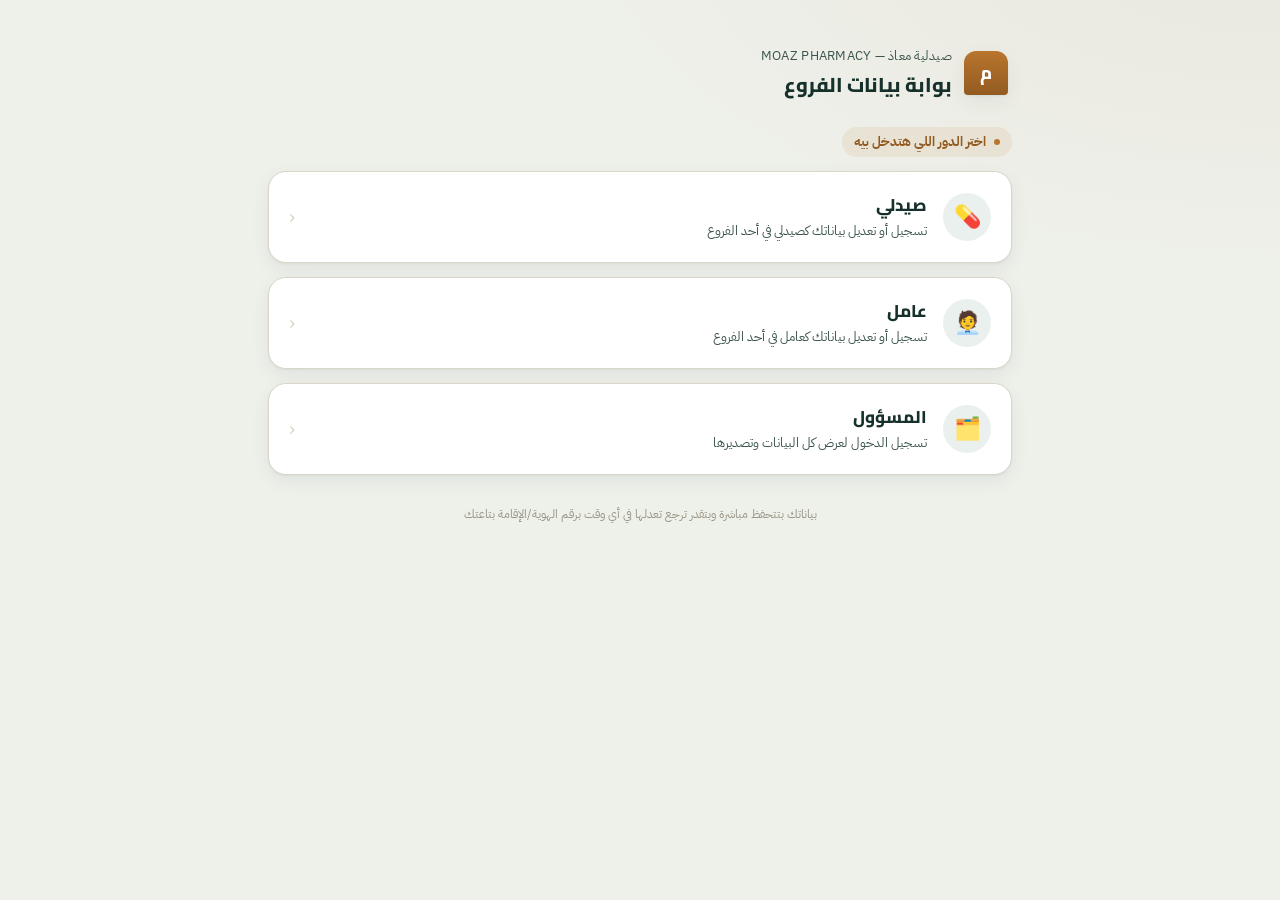
==== index.html @ 401bc7d0 "Add files via upload" ====
<!DOCTYPE html>
<html lang="ar" dir="rtl">
<head>
<meta charset="UTF-8">
<meta name="viewport" content="width=device-width, initial-scale=1.0">
<title>بوابة بيانات الفروع — صيدلية معاذ</title>
<link rel="stylesheet" href="styles.css">
</head>
<body>
<div class="wrap">

  <div class="topbar">
    <div class="cap-badge">م</div>
    <div class="titles">
      <span class="brand">صيدلية معاذ — MOAZ PHARMACY</span>
      <h1 class="page-title">بوابة بيانات الفروع</h1>
    </div>
  </div>

  <div class="eyebrow">اختر الدور اللي هتدخل بيه</div>

  <div class="role-grid">
    <a class="role-card" href="pharmacist.html">
      <div class="icon">💊</div>
      <div>
        <div class="role-title">صيدلي</div>
        <div class="role-desc">تسجيل أو تعديل بياناتك كصيدلي في أحد الفروع</div>
      </div>
      <div class="arrow">‹</div>
    </a>

    <a class="role-card" href="worker.html">
      <div class="icon">🧑‍💼</div>
      <div>
        <div class="role-title">عامل</div>
        <div class="role-desc">تسجيل أو تعديل بياناتك كعامل في أحد الفروع</div>
      </div>
      <div class="arrow">‹</div>
    </a>

    <a class="role-card" href="admin.html">
      <div class="icon">🗂️</div>
      <div>
        <div class="role-title">المسؤول</div>
        <div class="role-desc">تسجيل الدخول لعرض كل البيانات وتصديرها</div>
      </div>
      <div class="arrow">‹</div>
    </a>
  </div>

  <div class="footer-note">بياناتك بتتحفظ مباشرة وبتقدر ترجع تعدلها في أي وقت برقم الهوية/الإقامة بتاعتك</div>
</div>
</body>
</html>
---- styles.css ----
/* ===========================================================
   بوابة بيانات فروع صيدلية معاذ — نظام التصميم المشترك
   الطابع: صيدلية/عيادة — كبسولة، زجاج العنبر، أخضر الصنوبر
   =========================================================== */

@import url('https://fonts.googleapis.com/css2?family=Cairo:wght@600;700;800&family=IBM+Plex+Sans+Arabic:wght@400;500;600&display=swap');

:root{
  --ink:        #16302B;   /* أخضر صنوبر داكن — العناوين والنصوص الأساسية */
  --ink-soft:   #3C544E;
  --bg:         #EEF0EA;   /* بيج فاتح مائل للأخضر — خلفية */
  --card:       #FFFFFF;
  --line:       #D9D6C7;
  --amber:      #B8752E;   /* عنبر زجاج الدواء — لون التمييز والأزرار */
  --amber-dark: #935B21;
  --teal:       #2F6B5E;   /* أخضر متوسط — روابط وحالات ثانوية */
  --danger:     #A6402F;
  --ok:         #2F6B5E;
  --radius-card: 18px;
  --radius-capsule: 999px;
  --shadow: 0 1px 2px rgba(22,48,43,0.06), 0 6px 20px rgba(22,48,43,0.06);
}

*{ box-sizing: border-box; }

html{ scroll-behavior: smooth; }

body{
  margin:0;
  min-height:100vh;
  background:
    radial-gradient(1200px 600px at 100% -10%, rgba(184,117,46,0.07), transparent 60%),
    var(--bg);
  color: var(--ink);
  font-family: 'IBM Plex Sans Arabic', sans-serif;
  direction: rtl;
  line-height: 1.6;
}

h1, h2, h3, .display{
  font-family: 'Cairo', sans-serif;
  color: var(--ink);
  margin: 0;
}

a{ color: var(--teal); }

.wrap{
  max-width: 780px;
  margin: 0 auto;
  padding: 28px 18px 64px;
}

/* شريط علوي بشكل "غطاء دواء" مقلوب */
.topbar{
  display:flex; align-items:center; gap:12px;
  padding: 18px 4px 26px;
}
.cap-badge{
  width:44px; height:44px; border-radius: 12px 12px 4px 4px;
  background: linear-gradient(180deg, var(--amber), var(--amber-dark));
  box-shadow: var(--shadow);
  display:flex; align-items:center; justify-content:center;
  color:#fff; font-family:'Cairo',sans-serif; font-weight:800; font-size:18px;
  flex-shrink:0;
}
.topbar .titles{ display:flex; flex-direction:column; gap:2px; }
.topbar .brand{ font-size:13px; color: var(--ink-soft); letter-spacing:.02em; }
.topbar .page-title{ font-size:20px; font-weight:800; }

.card{
  background: var(--card);
  border: 1px solid var(--line);
  border-radius: var(--radius-card);
  box-shadow: var(--shadow);
  padding: 24px;
  margin-bottom: 18px;
}

.eyebrow{
  display:inline-flex; align-items:center; gap:8px;
  font-size:12.5px; color: var(--amber-dark); font-weight:700;
  background: rgba(184,117,46,0.1);
  padding: 5px 12px; border-radius: var(--radius-capsule);
  margin-bottom: 14px;
}
.eyebrow::before{ content:''; width:6px; height:6px; border-radius:50%; background: var(--amber); }

/* بطاقات اختيار الدور في الصفحة الرئيسية */
.role-grid{ display:grid; gap:14px; }
.role-card{
  display:flex; align-items:center; gap:16px;
  background: var(--card);
  border: 1px solid var(--line);
  border-radius: var(--radius-card);
  padding: 20px;
  text-decoration:none;
  box-shadow: var(--shadow);
  transition: transform .15s ease, border-color .15s ease;
}
.role-card:hover{ transform: translateY(-2px); border-color: var(--amber); }
.role-card .icon{
  width:48px; height:48px; border-radius: var(--radius-capsule);
  background: rgba(47,107,94,0.1); color: var(--teal);
  display:flex; align-items:center; justify-content:center;
  font-size:22px; flex-shrink:0;
}
.role-card .role-title{ font-family:'Cairo',sans-serif; font-weight:800; font-size:17px; color: var(--ink); }
.role-card .role-desc{ font-size:13px; color: var(--ink-soft); margin-top:2px; }
.role-card .arrow{ margin-inline-start:auto; color: var(--line); font-size:20px; }

/* الفورمات */
label{
  display:block; font-size:13.5px; font-weight:600; color: var(--ink-soft);
  margin: 16px 0 6px;
}
label:first-of-type{ margin-top:0; }
input[type=text], input[type=tel], input[type=date], select{
  width:100%;
  padding: 12px 14px;
  border: 1.5px solid var(--line);
  border-radius: 10px;
  background: #FCFBF8;
  font-family: 'IBM Plex Sans Arabic', sans-serif;
  font-size: 15px;
  color: var(--ink);
  outline:none;
  transition: border-color .15s ease, background .15s ease;
}
input:focus, select:focus{
  border-color: var(--amber);
  background:#fff;
  box-shadow: 0 0 0 3px rgba(184,117,46,0.14);
}
.hint{ font-size:12px; color:#8A8577; margin-top:5px; }
.field-row{ display:grid; grid-template-columns: 1fr 1fr; gap:14px; }
@media (max-width:520px){ .field-row{ grid-template-columns: 1fr; } }

.btn{
  display:inline-flex; align-items:center; justify-content:center; gap:8px;
  border:none; cursor:pointer;
  border-radius: var(--radius-capsule);
  padding: 13px 26px;
  font-family:'IBM Plex Sans Arabic', sans-serif;
  font-weight:600; font-size:15px;
  transition: transform .12s ease, box-shadow .12s ease, opacity .12s ease;
}
.btn:active{ transform: scale(.98); }
.btn-primary{ background: var(--amber); color:#fff; box-shadow: 0 4px 14px rgba(184,117,46,0.35); }
.btn-primary:hover{ background: var(--amber-dark); }
.btn-ghost{ background: transparent; color: var(--teal); border:1.5px solid var(--line); }
.btn-ghost:hover{ border-color: var(--teal); }
.btn-block{ width:100%; }
.btn[disabled]{ opacity:.55; cursor:not-allowed; }

.actions{ display:flex; gap:10px; margin-top:22px; flex-wrap:wrap; }

.msg{
  margin-top:14px; padding: 12px 14px; border-radius:10px; font-size:14px; display:none;
}
.msg.show{ display:block; }
.msg.ok{ background: rgba(47,107,94,0.1); color: var(--teal); }
.msg.err{ background: rgba(166,64,47,0.1); color: var(--danger); }

.back-link{
  display:inline-flex; align-items:center; gap:6px;
  color: var(--ink-soft); text-decoration:none; font-size:13.5px; margin-bottom:16px;
}
.back-link:hover{ color: var(--ink); }

/* شارة الفرع — العنصر المميز */
.branch-chip{
  display:inline-flex; align-items:center; gap:6px;
  background: var(--ink); color:#fff;
  font-family:'Cairo',sans-serif; font-weight:700; font-size:12.5px;
  padding: 4px 12px 4px 6px; border-radius: var(--radius-capsule);
}
.branch-chip .dot{
  width:20px; height:20px; border-radius:50%;
  background: var(--amber); display:flex; align-items:center; justify-content:center;
  font-size:11px; color:#fff;
}

/* لوحة تحكم المسؤول */
.tabs{ display:flex; gap:8px; margin-bottom:18px; }
.tab{
  padding:9px 18px; border-radius: var(--radius-capsule);
  background: var(--card); border:1.5px solid var(--line);
  cursor:pointer; font-size:14px; font-weight:600; color: var(--ink-soft);
}
.tab.active{ background: var(--ink); border-color: var(--ink); color:#fff; }

.toolbar{ display:flex; gap:10px; margin-bottom:14px; flex-wrap:wrap; align-items:center; }
.toolbar input[type=text]{ flex:1; min-width:160px; }

table{ width:100%; border-collapse: collapse; font-size:13.5px; }
thead th{
  text-align:right; padding:10px 12px; background: var(--ink); color:#fff;
  font-family:'Cairo',sans-serif; font-weight:700; font-size:12.5px;
  position:sticky; top:0;
}
thead th:first-child{ border-radius:10px 0 0 0; }
thead th:last-child{ border-radius:0 10px 0 0; }
tbody td{ padding:10px 12px; border-bottom:1px solid var(--line); color: var(--ink); }
tbody tr:hover{ background: rgba(184,117,46,0.05); }
.table-scroll{ overflow-x:auto; border-radius:10px; border:1px solid var(--line); }

.empty-state{ text-align:center; padding: 40px 20px; color: var(--ink-soft); }
.empty-state .icon{ font-size:34px; margin-bottom:10px; }

.stat-row{ display:flex; gap:12px; margin-bottom:18px; flex-wrap:wrap; }
.stat{
  flex:1; min-width:120px; background: var(--card); border:1px solid var(--line);
  border-radius:14px; padding:14px 16px;
}
.stat .num{ font-family:'Cairo',sans-serif; font-weight:800; font-size:24px; color: var(--ink); }
.stat .lbl{ font-size:12px; color: var(--ink-soft); margin-top:2px; }

.footer-note{ text-align:center; font-size:12px; color:#9A9585; margin-top:30px; }
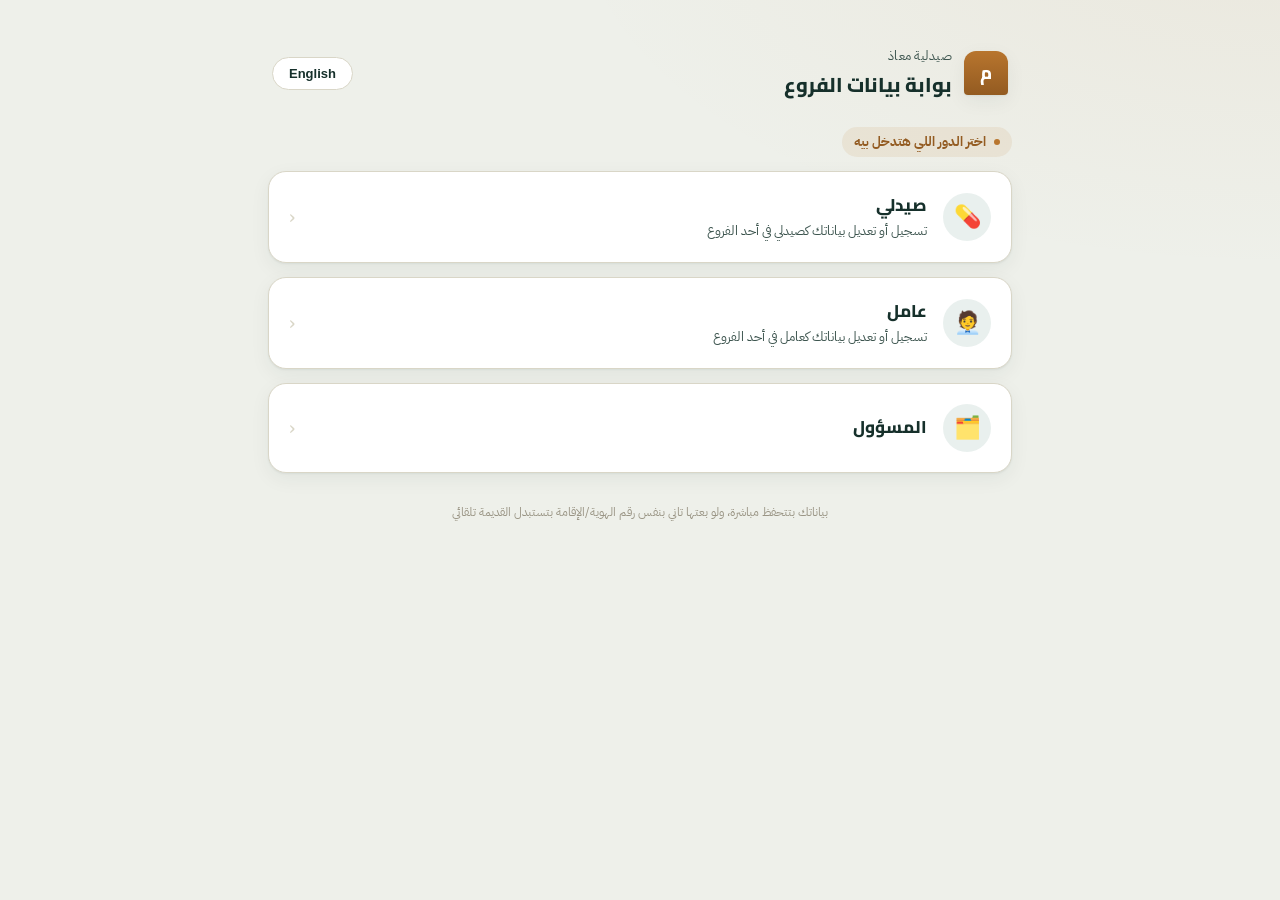
==== commit 070ea880: "Add files via upload" ====
--- a/index.html
+++ b/index.html
@@ -3,7 +3,7 @@
 <head>
 <meta charset="UTF-8">
 <meta name="viewport" content="width=device-width, initial-scale=1.0">
-<title>بوابة بيانات الفروع — صيدلية معاذ</title>
+<title data-i18n="title_index">بوابة بيانات الفروع — صيدلية معاذ</title>
 <link rel="stylesheet" href="styles.css">
 </head>
 <body>
@@ -12,43 +12,48 @@
   <div class="topbar">
     <div class="cap-badge">م</div>
     <div class="titles">
-      <span class="brand">صيدلية معاذ — MOAZ PHARMACY</span>
-      <h1 class="page-title">بوابة بيانات الفروع</h1>
+      <span class="brand" data-i18n="brand">صيدلية معاذ</span>
+      <h1 class="page-title" data-i18n="portalTitle">بوابة بيانات الفروع</h1>
     </div>
+    <button class="lang-toggle" id="langToggle">English</button>
   </div>
 
-  <div class="eyebrow">اختر الدور اللي هتدخل بيه</div>
+  <div class="eyebrow" data-i18n="chooseRole">اختر الدور اللي هتدخل بيه</div>
 
   <div class="role-grid">
     <a class="role-card" href="pharmacist.html">
       <div class="icon">💊</div>
       <div>
-        <div class="role-title">صيدلي</div>
-        <div class="role-desc">تسجيل أو تعديل بياناتك كصيدلي في أحد الفروع</div>
+        <div class="role-title" data-i18n="roleTitle_pharmacist">صيدلي</div>
+        <div class="role-desc" data-i18n="roleDesc_pharmacist">تسجيل أو تعديل بياناتك كصيدلي في أحد الفروع</div>
       </div>
-      <div class="arrow">‹</div>
+      <div class="arrow" data-i18n="roleArrow">‹</div>
     </a>
 
     <a class="role-card" href="worker.html">
       <div class="icon">🧑‍💼</div>
       <div>
-        <div class="role-title">عامل</div>
-        <div class="role-desc">تسجيل أو تعديل بياناتك كعامل في أحد الفروع</div>
+        <div class="role-title" data-i18n="roleTitle_worker">عامل</div>
+        <div class="role-desc" data-i18n="roleDesc_worker">تسجيل أو تعديل بياناتك كعامل في أحد الفروع</div>
       </div>
-      <div class="arrow">‹</div>
+      <div class="arrow" data-i18n="roleArrow">‹</div>
     </a>
 
     <a class="role-card" href="admin.html">
       <div class="icon">🗂️</div>
       <div>
-        <div class="role-title">المسؤول</div>
-        <div class="role-desc">تسجيل الدخول لعرض كل البيانات وتصديرها</div>
+        <div class="role-title" data-i18n="roleTitle_admin">المسؤول</div>
       </div>
-      <div class="arrow">‹</div>
+      <div class="arrow" data-i18n="roleArrow">‹</div>
     </a>
   </div>
 
-  <div class="footer-note">بياناتك بتتحفظ مباشرة وبتقدر ترجع تعدلها في أي وقت برقم الهوية/الإقامة بتاعتك</div>
+  <div class="footer-note" data-i18n="footerNote">بياناتك بتتحفظ مباشرة، ولو بعتها تاني بنفس رقم الهوية/الإقامة بتستبدل القديمة تلقائي</div>
 </div>
+
+<script type="module">
+import { initLangToggle } from "./i18n.js";
+initLangToggle();
+</script>
 </body>
 </html>
--- a/styles.css
+++ b/styles.css
@@ -33,7 +33,6 @@
     var(--bg);
   color: var(--ink);
   font-family: 'IBM Plex Sans Arabic', sans-serif;
-  direction: rtl;
   line-height: 1.6;
 }
 
@@ -67,6 +66,16 @@
 .topbar .titles{ display:flex; flex-direction:column; gap:2px; }
 .topbar .brand{ font-size:13px; color: var(--ink-soft); letter-spacing:.02em; }
 .topbar .page-title{ font-size:20px; font-weight:800; }
+
+.lang-toggle{
+  margin-inline-start: auto;
+  background: var(--card); border: 1.5px solid var(--line);
+  color: var(--ink); font-family:'IBM Plex Sans Arabic', sans-serif;
+  font-size: 13px; font-weight:600; cursor:pointer;
+  padding: 8px 16px; border-radius: var(--radius-capsule);
+  flex-shrink:0;
+}
+.lang-toggle:hover{ border-color: var(--amber); color: var(--amber-dark); }
 
 .card{
   background: var(--card);
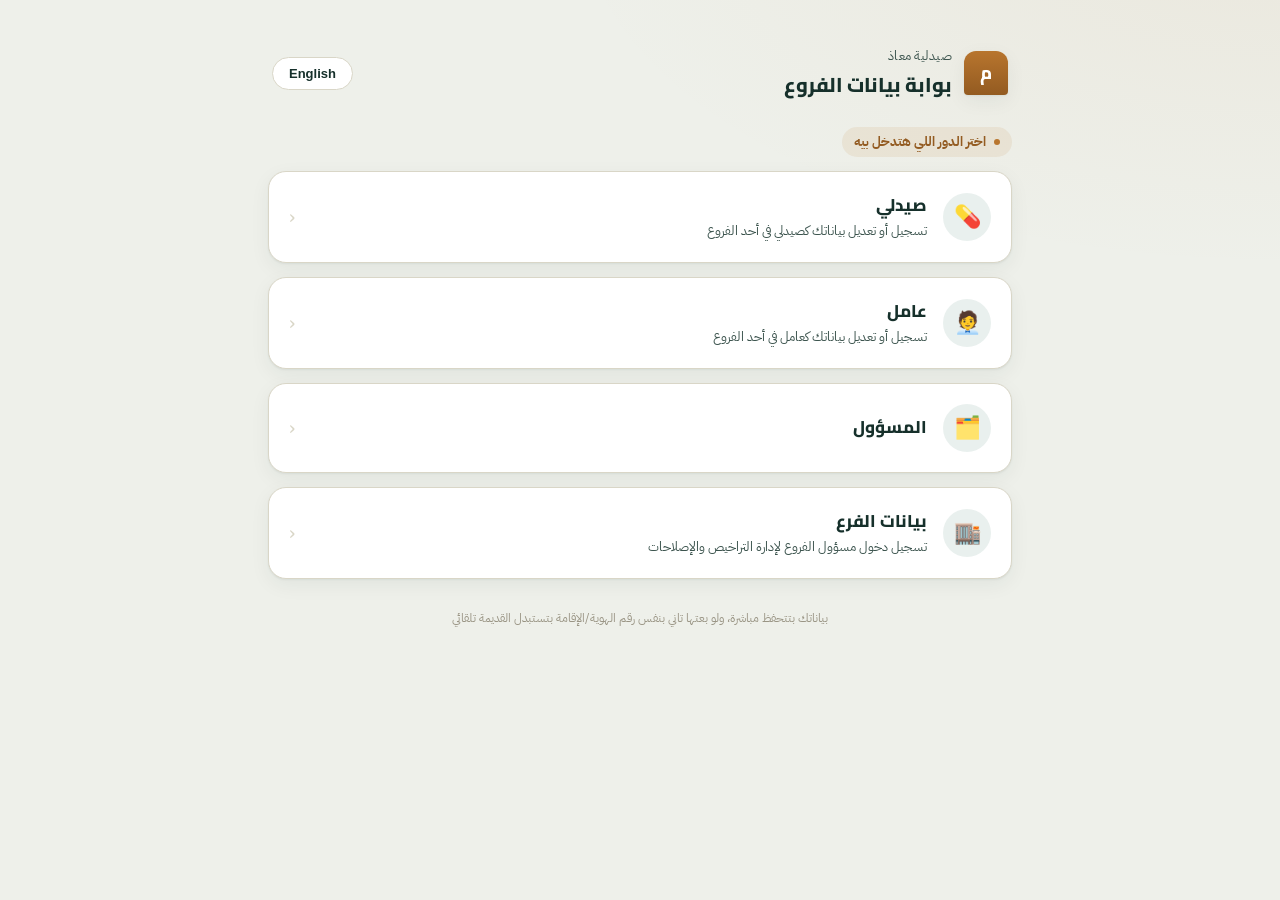
==== commit f2258002: "Add files via upload" ====
--- a/index.html
+++ b/index.html
@@ -46,6 +46,15 @@
       </div>
       <div class="arrow" data-i18n="roleArrow">‹</div>
     </a>
+
+    <a class="role-card" href="branch.html">
+      <div class="icon">🏬</div>
+      <div>
+        <div class="role-title" data-i18n="roleTitle_branch">بيانات الفرع</div>
+        <div class="role-desc" data-i18n="roleDesc_branch">تسجيل دخول مسؤول الفروع لإدارة التراخيص والإصلاحات</div>
+      </div>
+      <div class="arrow" data-i18n="roleArrow">‹</div>
+    </a>
   </div>
 
   <div class="footer-note" data-i18n="footerNote">بياناتك بتتحفظ مباشرة، ولو بعتها تاني بنفس رقم الهوية/الإقامة بتستبدل القديمة تلقائي</div>
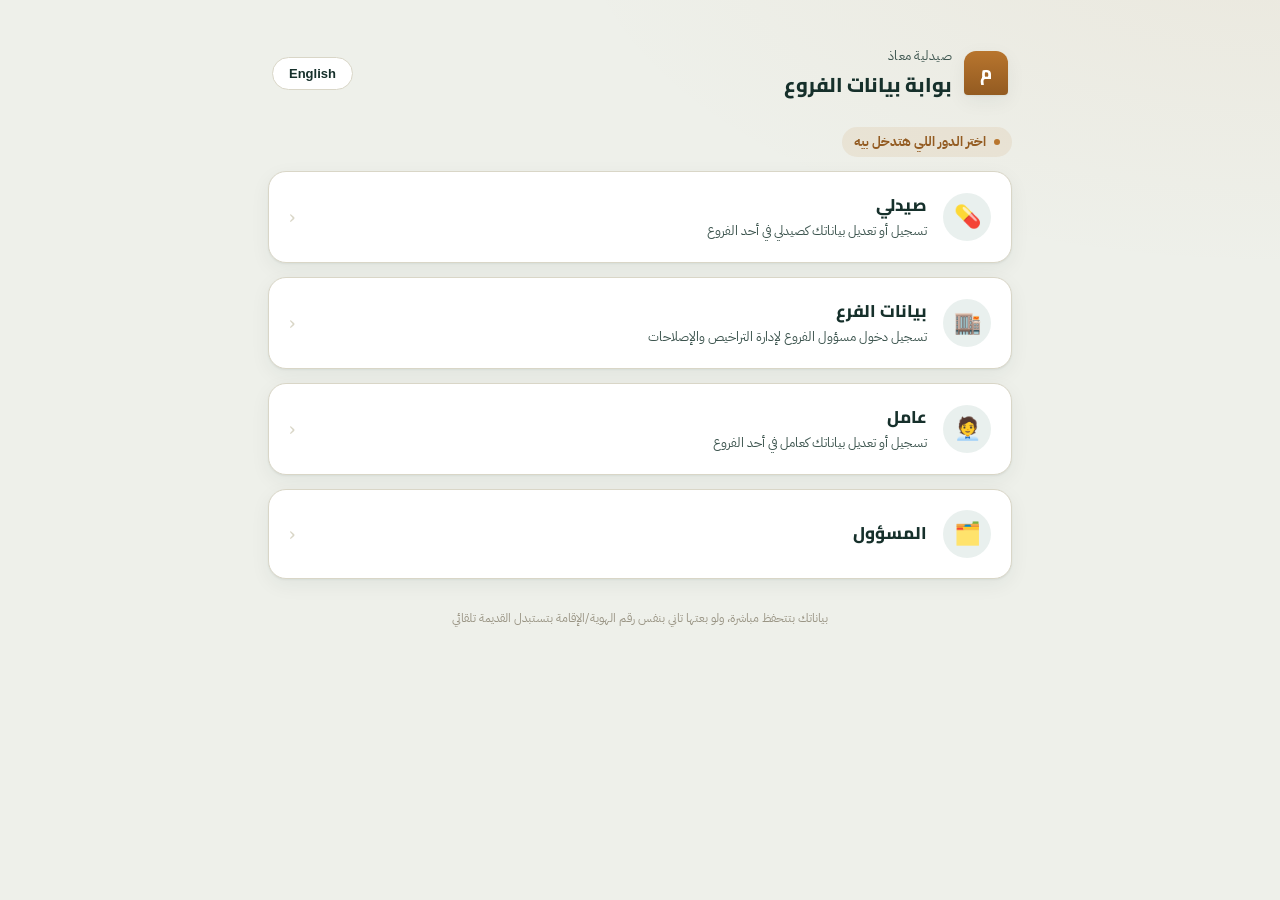
==== commit f77c84bd: "Add files via upload" ====
--- a/index.html
+++ b/index.html
@@ -30,6 +30,15 @@
       <div class="arrow" data-i18n="roleArrow">‹</div>
     </a>
 
+    <a class="role-card" href="branch.html">
+      <div class="icon">🏬</div>
+      <div>
+        <div class="role-title" data-i18n="roleTitle_branch">بيانات الفرع</div>
+        <div class="role-desc" data-i18n="roleDesc_branch">تسجيل دخول مسؤول الفروع لإدارة التراخيص والإصلاحات</div>
+      </div>
+      <div class="arrow" data-i18n="roleArrow">‹</div>
+    </a>
+
     <a class="role-card" href="worker.html">
       <div class="icon">🧑‍💼</div>
       <div>
@@ -46,15 +55,6 @@
       </div>
       <div class="arrow" data-i18n="roleArrow">‹</div>
     </a>
-
-    <a class="role-card" href="branch.html">
-      <div class="icon">🏬</div>
-      <div>
-        <div class="role-title" data-i18n="roleTitle_branch">بيانات الفرع</div>
-        <div class="role-desc" data-i18n="roleDesc_branch">تسجيل دخول مسؤول الفروع لإدارة التراخيص والإصلاحات</div>
-      </div>
-      <div class="arrow" data-i18n="roleArrow">‹</div>
-    </a>
   </div>
 
   <div class="footer-note" data-i18n="footerNote">بياناتك بتتحفظ مباشرة، ولو بعتها تاني بنفس رقم الهوية/الإقامة بتستبدل القديمة تلقائي</div>
--- a/styles.css
+++ b/styles.css
@@ -136,6 +136,15 @@
   outline:none;
   transition: border-color .15s ease, background .15s ease;
 }
+/* حقول التاريخ بتترسم بشكل مكسور جوه صفحة RTL، فبنجبرها تتصرف LTR جوّاها مع إبقاء المحاذاة يمين */
+input[type=date]{
+  direction: ltr;
+  text-align: right;
+}
+.field-error{
+  border-color: var(--danger) !important;
+  background: rgba(166,64,47,0.05) !important;
+}
 input:focus, select:focus{
   border-color: var(--amber);
   background:#fff;
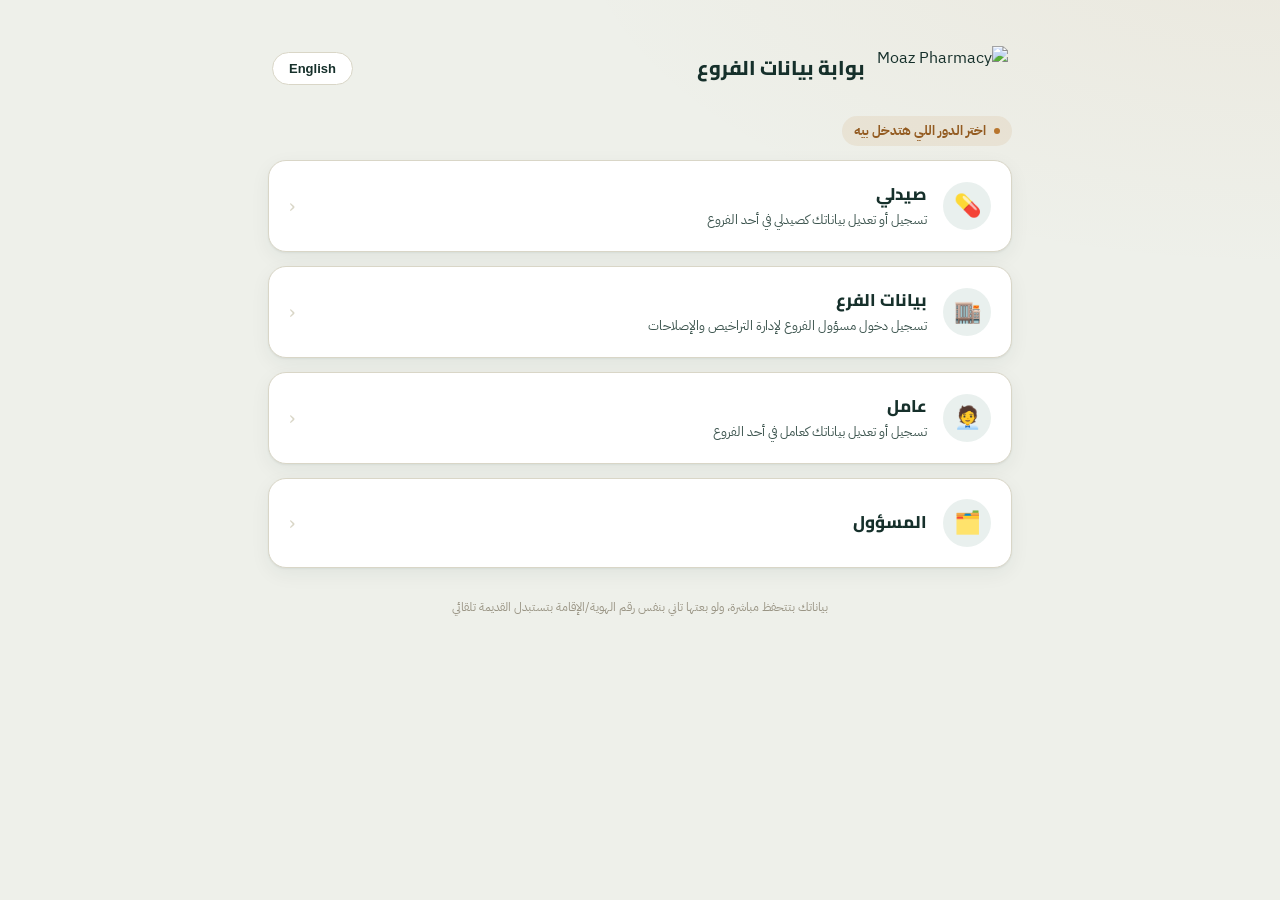
==== commit d31c9e7f: "Add files via upload" ====
--- a/index.html
+++ b/index.html
@@ -10,9 +10,8 @@
 <div class="wrap">
 
   <div class="topbar">
-    <div class="cap-badge">م</div>
+    <img src="assets/logo.jpg" alt="Moaz Pharmacy" class="logo-img">
     <div class="titles">
-      <span class="brand" data-i18n="brand">صيدلية معاذ</span>
       <h1 class="page-title" data-i18n="portalTitle">بوابة بيانات الفروع</h1>
     </div>
     <button class="lang-toggle" id="langToggle">English</button>
--- a/styles.css
+++ b/styles.css
@@ -63,6 +63,22 @@
   color:#fff; font-family:'Cairo',sans-serif; font-weight:800; font-size:18px;
   flex-shrink:0;
 }
+.logo-img{
+  height: 44px;
+  width: auto;
+  flex-shrink: 0;
+  object-fit: contain;
+}
+.login-badge{
+  display: inline-flex; align-items:center; gap:7px;
+  background: rgba(47,107,94,0.1); color: var(--teal);
+  font-size: 12.5px; font-weight:600;
+  padding: 7px 14px; border-radius: var(--radius-capsule);
+  white-space: nowrap;
+}
+.login-badge .dot{
+  width:7px; height:7px; border-radius:50%; background: var(--teal); flex-shrink:0;
+}
 .topbar .titles{ display:flex; flex-direction:column; gap:2px; }
 .topbar .brand{ font-size:13px; color: var(--ink-soft); letter-spacing:.02em; }
 .topbar .page-title{ font-size:20px; font-weight:800; }
@@ -76,6 +92,24 @@
   flex-shrink:0;
 }
 .lang-toggle:hover{ border-color: var(--amber); color: var(--amber-dark); }
+
+.logo-img{
+  height: 44px;
+  width: auto;
+  flex-shrink: 0;
+}
+
+.login-badge{
+  display: inline-flex; align-items:center; gap:7px;
+  background: rgba(47,107,94,0.1);
+  color: var(--teal);
+  font-size: 12.5px; font-weight:600;
+  padding: 7px 14px; border-radius: var(--radius-capsule);
+  white-space: nowrap;
+}
+.login-badge .dot{
+  width:7px; height:7px; border-radius:50%; background: var(--teal); flex-shrink:0;
+}
 
 .card{
   background: var(--card);
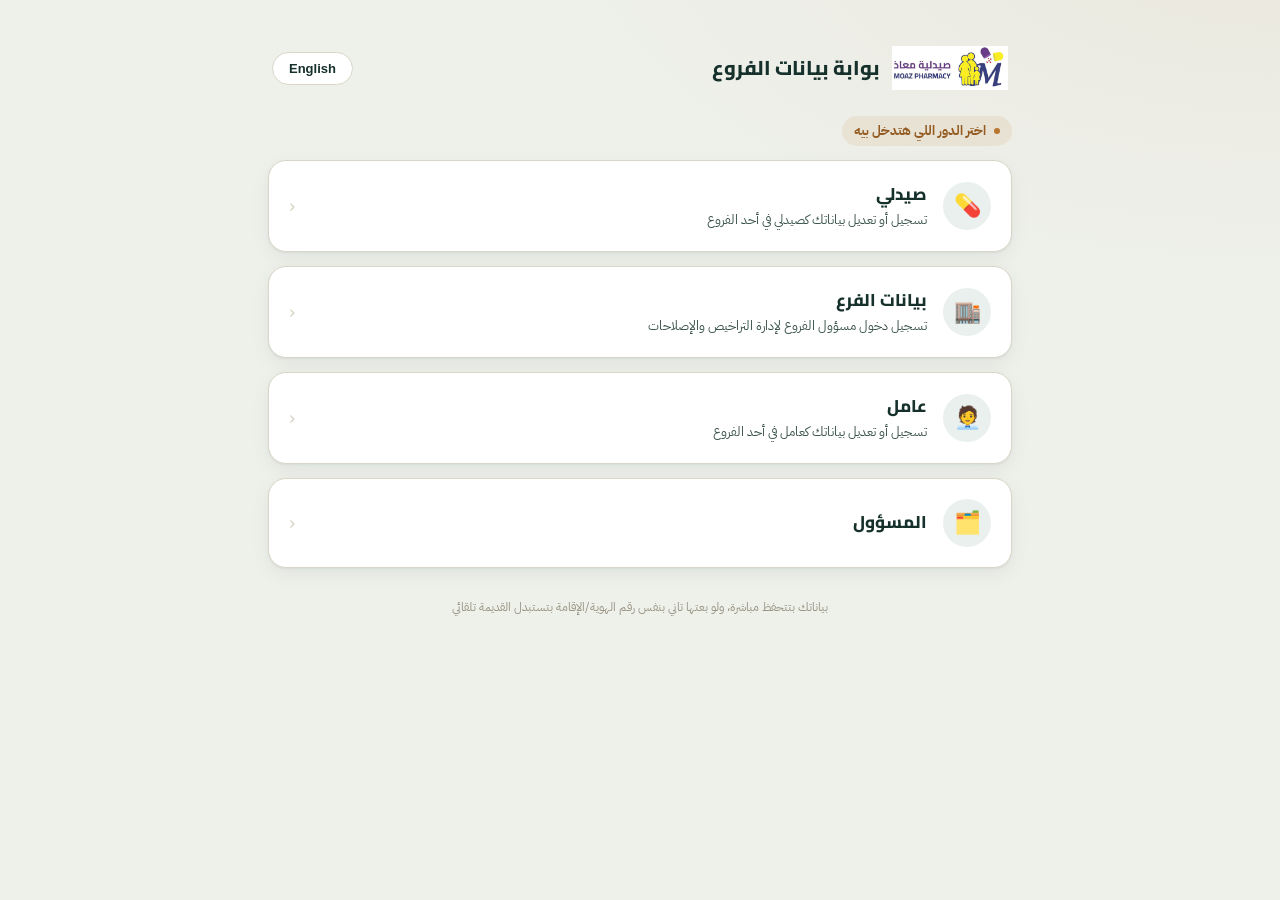
==== commit 26ceaa56: "Add files via upload" ====
--- a/index.html
+++ b/index.html
@@ -10,7 +10,7 @@
 <div class="wrap">
 
   <div class="topbar">
-    <img src="assets/logo.jpg" alt="Moaz Pharmacy" class="logo-img">
+    <img src="logo.jpg" alt="Moaz Pharmacy" class="logo-img">
     <div class="titles">
       <h1 class="page-title" data-i18n="portalTitle">بوابة بيانات الفروع</h1>
     </div>
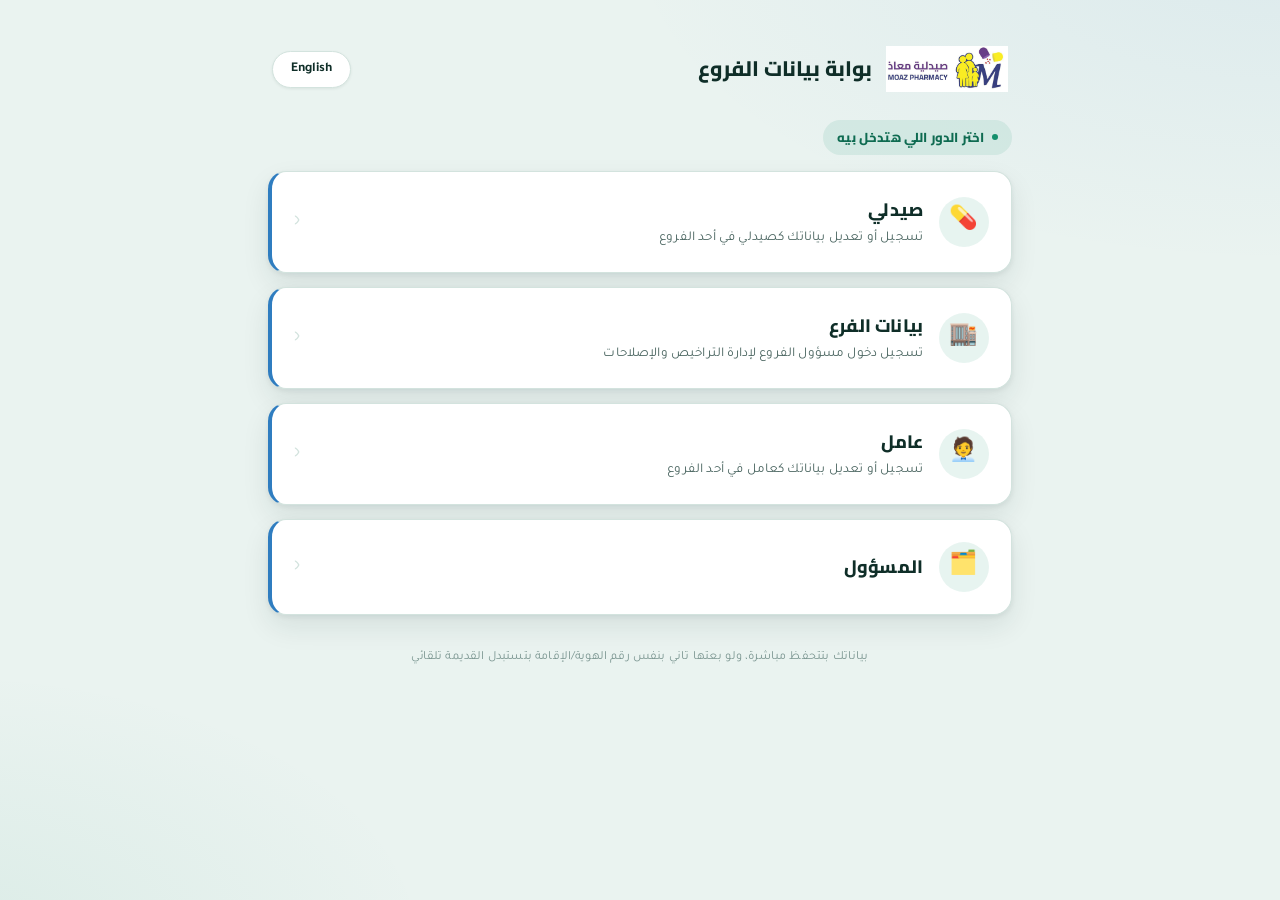
==== commit 10182151: "Add files via upload" ====
--- a/index.html
+++ b/index.html
@@ -4,6 +4,7 @@
 <meta charset="UTF-8">
 <meta name="viewport" content="width=device-width, initial-scale=1.0">
 <title data-i18n="title_index">بوابة بيانات الفروع — صيدلية معاذ</title>
+<link rel="icon" type="image/png" href="favicon.png">
 <link rel="stylesheet" href="styles.css">
 </head>
 <body>
--- a/styles.css
+++ b/styles.css
@@ -1,45 +1,55 @@
 /* ===========================================================
-   بوابة بيانات فروع صيدلية معاذ — نظام التصميم المشترك
-   الطابع: صيدلية/عيادة — كبسولة، زجاج العنبر، أخضر الصنوبر
+   بوابة بيانات فروع صيدلية معاذ — نظام التصميم
+   طابع: عيادة حديثة — أخضر دوائي + أزرق سريري، ملموس بعمق وظلال
+   الخط: Cairo للعناوين (هوية) + Tajawal للنصوص والبيانات (وضوح قراءة)
+   العنصر المميز: شريط حالة ملوّن على جانب كل بطاقة/صف
    =========================================================== */
 
-@import url('https://fonts.googleapis.com/css2?family=Cairo:wght@600;700;800&family=IBM+Plex+Sans+Arabic:wght@400;500;600&display=swap');
+@import url('https://fonts.googleapis.com/css2?family=Cairo:wght@700;800;900&family=Tajawal:wght@400;500;700;800&display=swap');
 
 :root{
-  --ink:        #16302B;   /* أخضر صنوبر داكن — العناوين والنصوص الأساسية */
-  --ink-soft:   #3C544E;
-  --bg:         #EEF0EA;   /* بيج فاتح مائل للأخضر — خلفية */
+  --ink:        #0F2E28;
+  --ink-soft:   #4A6560;
+  --bg:         #EAF3F0;
   --card:       #FFFFFF;
-  --line:       #D9D6C7;
-  --amber:      #B8752E;   /* عنبر زجاج الدواء — لون التمييز والأزرار */
-  --amber-dark: #935B21;
-  --teal:       #2F6B5E;   /* أخضر متوسط — روابط وحالات ثانوية */
-  --danger:     #A6402F;
-  --ok:         #2F6B5E;
+  --line:       #D3E3DE;
+
+  --amber:      #148F6C;
+  --amber-dark: #0E6B51;
+  --teal:       #2F7DC0;
+  --teal-dark:  #21609A;
+  --danger:     #D6483A;
+  --ok:         #148F6C;
+
   --radius-card: 18px;
   --radius-capsule: 999px;
-  --shadow: 0 1px 2px rgba(22,48,43,0.06), 0 6px 20px rgba(22,48,43,0.06);
+  --shadow: 0 2px 5px rgba(15,46,40,0.07), 0 12px 28px rgba(15,46,40,0.09);
+  --shadow-sm: 0 1px 3px rgba(15,46,40,0.08);
 }
 
 *{ box-sizing: border-box; }
-
 html{ scroll-behavior: smooth; }
 
 body{
   margin:0;
   min-height:100vh;
   background:
-    radial-gradient(1200px 600px at 100% -10%, rgba(184,117,46,0.07), transparent 60%),
+    radial-gradient(1100px 560px at 100% -8%, rgba(47,125,192,0.08), transparent 60%),
+    radial-gradient(900px 500px at -5% 105%, rgba(20,143,108,0.07), transparent 55%),
     var(--bg);
   color: var(--ink);
-  font-family: 'IBM Plex Sans Arabic', sans-serif;
-  line-height: 1.6;
+  font-family: 'Tajawal', sans-serif;
+  direction: rtl;
+  font-size: 16px;
+  line-height: 1.75;
+  letter-spacing: 0.01em;
 }
 
 h1, h2, h3, .display{
   font-family: 'Cairo', sans-serif;
   color: var(--ink);
   margin: 0;
+  letter-spacing: 0;
 }
 
 a{ color: var(--teal); }
@@ -50,141 +60,134 @@
   padding: 28px 18px 64px;
 }
 
-/* شريط علوي بشكل "غطاء دواء" مقلوب */
 .topbar{
-  display:flex; align-items:center; gap:12px;
-  padding: 18px 4px 26px;
+  display:flex; align-items:center; gap:14px;
+  padding: 18px 4px 28px;
+  flex-wrap: wrap;
 }
 .cap-badge{
   width:44px; height:44px; border-radius: 12px 12px 4px 4px;
   background: linear-gradient(180deg, var(--amber), var(--amber-dark));
-  box-shadow: var(--shadow);
+  box-shadow: var(--shadow-sm);
   display:flex; align-items:center; justify-content:center;
   color:#fff; font-family:'Cairo',sans-serif; font-weight:800; font-size:18px;
   flex-shrink:0;
 }
 .logo-img{
-  height: 44px;
+  height: 46px;
   width: auto;
   flex-shrink: 0;
   object-fit: contain;
 }
-.login-badge{
-  display: inline-flex; align-items:center; gap:7px;
-  background: rgba(47,107,94,0.1); color: var(--teal);
-  font-size: 12.5px; font-weight:600;
-  padding: 7px 14px; border-radius: var(--radius-capsule);
-  white-space: nowrap;
-}
-.login-badge .dot{
-  width:7px; height:7px; border-radius:50%; background: var(--teal); flex-shrink:0;
-}
-.topbar .titles{ display:flex; flex-direction:column; gap:2px; }
+.topbar .titles{ display:flex; flex-direction:column; gap:3px; }
 .topbar .brand{ font-size:13px; color: var(--ink-soft); letter-spacing:.02em; }
-.topbar .page-title{ font-size:20px; font-weight:800; }
+.topbar .page-title{ font-size:21px; font-weight:800; }
 
 .lang-toggle{
   margin-inline-start: auto;
   background: var(--card); border: 1.5px solid var(--line);
-  color: var(--ink); font-family:'IBM Plex Sans Arabic', sans-serif;
-  font-size: 13px; font-weight:600; cursor:pointer;
+  color: var(--ink); font-family:'Tajawal', sans-serif;
+  font-size: 13.5px; font-weight:700; cursor:pointer;
+  padding: 9px 18px; border-radius: var(--radius-capsule);
+  flex-shrink:0;
+  box-shadow: var(--shadow-sm);
+}
+.lang-toggle:hover{ border-color: var(--teal); color: var(--teal-dark); }
+
+.login-badge{
+  display: inline-flex; align-items:center; gap:8px;
+  background: rgba(20,143,108,0.1); color: var(--amber-dark);
+  font-size: 13px; font-weight:700;
   padding: 8px 16px; border-radius: var(--radius-capsule);
-  flex-shrink:0;
-}
-.lang-toggle:hover{ border-color: var(--amber); color: var(--amber-dark); }
-
-.logo-img{
-  height: 44px;
-  width: auto;
-  flex-shrink: 0;
-}
-
-.login-badge{
-  display: inline-flex; align-items:center; gap:7px;
-  background: rgba(47,107,94,0.1);
-  color: var(--teal);
-  font-size: 12.5px; font-weight:600;
-  padding: 7px 14px; border-radius: var(--radius-capsule);
   white-space: nowrap;
+  border: 1px solid rgba(20,143,108,0.18);
 }
 .login-badge .dot{
-  width:7px; height:7px; border-radius:50%; background: var(--teal); flex-shrink:0;
+  width:7px; height:7px; border-radius:50%; background: var(--amber); flex-shrink:0;
+  box-shadow: 0 0 0 3px rgba(20,143,108,0.18);
 }
 
 .card{
   background: var(--card);
   border: 1px solid var(--line);
+  border-inline-end: 4px solid var(--amber);
   border-radius: var(--radius-card);
   box-shadow: var(--shadow);
-  padding: 24px;
+  padding: 26px;
   margin-bottom: 18px;
 }
 
 .eyebrow{
   display:inline-flex; align-items:center; gap:8px;
-  font-size:12.5px; color: var(--amber-dark); font-weight:700;
-  background: rgba(184,117,46,0.1);
-  padding: 5px 12px; border-radius: var(--radius-capsule);
-  margin-bottom: 14px;
+  font-size:13px; color: var(--amber-dark); font-weight:800;
+  background: rgba(20,143,108,0.1);
+  padding: 6px 14px; border-radius: var(--radius-capsule);
+  margin-bottom: 16px;
+  font-family: 'Cairo', sans-serif;
 }
 .eyebrow::before{ content:''; width:6px; height:6px; border-radius:50%; background: var(--amber); }
 
-/* بطاقات اختيار الدور في الصفحة الرئيسية */
 .role-grid{ display:grid; gap:14px; }
 .role-card{
   display:flex; align-items:center; gap:16px;
   background: var(--card);
   border: 1px solid var(--line);
+  border-inline-end: 4px solid var(--teal);
   border-radius: var(--radius-card);
-  padding: 20px;
+  padding: 22px;
   text-decoration:none;
   box-shadow: var(--shadow);
   transition: transform .15s ease, border-color .15s ease;
 }
-.role-card:hover{ transform: translateY(-2px); border-color: var(--amber); }
+.role-card:hover{ transform: translateY(-2px); border-inline-end-color: var(--amber); }
 .role-card .icon{
-  width:48px; height:48px; border-radius: var(--radius-capsule);
-  background: rgba(47,107,94,0.1); color: var(--teal);
+  width:50px; height:50px; border-radius: var(--radius-capsule);
+  background: rgba(20,143,108,0.1); color: var(--amber-dark);
   display:flex; align-items:center; justify-content:center;
-  font-size:22px; flex-shrink:0;
-}
-.role-card .role-title{ font-family:'Cairo',sans-serif; font-weight:800; font-size:17px; color: var(--ink); }
-.role-card .role-desc{ font-size:13px; color: var(--ink-soft); margin-top:2px; }
-.role-card .arrow{ margin-inline-start:auto; color: var(--line); font-size:20px; }
-
-/* الفورمات */
+  font-size:23px; flex-shrink:0;
+}
+.role-card .role-title{ font-family:'Cairo',sans-serif; font-weight:800; font-size:18px; color: var(--ink); }
+.role-card .role-desc{ font-size:13.5px; color: var(--ink-soft); margin-top:3px; line-height:1.6; }
+.role-card .arrow{ margin-inline-start:auto; color: var(--line); font-size:22px; }
+
 label{
-  display:block; font-size:13.5px; font-weight:600; color: var(--ink-soft);
-  margin: 16px 0 6px;
+  display:block; font-size:14px; font-weight:700; color: var(--ink-soft);
+  margin: 18px 0 7px;
 }
 label:first-of-type{ margin-top:0; }
 input[type=text], input[type=tel], input[type=date], select{
   width:100%;
-  padding: 12px 14px;
+  padding: 13px 15px;
   border: 1.5px solid var(--line);
-  border-radius: 10px;
-  background: #FCFBF8;
-  font-family: 'IBM Plex Sans Arabic', sans-serif;
-  font-size: 15px;
+  border-radius: 11px;
+  background: #F7FBFA;
+  font-family: 'Tajawal', sans-serif;
+  font-size: 15.5px;
   color: var(--ink);
   outline:none;
-  transition: border-color .15s ease, background .15s ease;
-}
-/* حقول التاريخ بتترسم بشكل مكسور جوه صفحة RTL، فبنجبرها تتصرف LTR جوّاها مع إبقاء المحاذاة يمين */
+  transition: border-color .15s ease, background .15s ease, box-shadow .15s ease;
+}
 input[type=date]{
   direction: ltr;
   text-align: right;
 }
-.field-error{
-  border-color: var(--danger) !important;
-  background: rgba(166,64,47,0.05) !important;
-}
 input:focus, select:focus{
   border-color: var(--amber);
   background:#fff;
-  box-shadow: 0 0 0 3px rgba(184,117,46,0.14);
-}
-.hint{ font-size:12px; color:#8A8577; margin-top:5px; }
+  box-shadow: 0 0 0 3px rgba(20,143,108,0.15);
+}
+.field-error{
+  border-color: var(--danger) !important;
+  background: rgba(214,72,58,0.05) !important;
+  box-shadow: 0 0 0 3px rgba(214,72,58,0.1) !important;
+}
+.bool-select.is-no{
+  border-color: var(--danger) !important;
+  background: rgba(214,72,58,0.06) !important;
+  color: var(--danger);
+  font-weight: 700;
+}
+.hint{ font-size:12.5px; color:#6E8983; margin-top:6px; line-height:1.6; }
 .field-row{ display:grid; grid-template-columns: 1fr 1fr; gap:14px; }
 @media (max-width:520px){ .field-row{ grid-template-columns: 1fr; } }
 
@@ -192,35 +195,35 @@
   display:inline-flex; align-items:center; justify-content:center; gap:8px;
   border:none; cursor:pointer;
   border-radius: var(--radius-capsule);
-  padding: 13px 26px;
-  font-family:'IBM Plex Sans Arabic', sans-serif;
-  font-weight:600; font-size:15px;
+  padding: 14px 28px;
+  font-family:'Tajawal', sans-serif;
+  font-weight:700; font-size:15.5px;
   transition: transform .12s ease, box-shadow .12s ease, opacity .12s ease;
 }
 .btn:active{ transform: scale(.98); }
-.btn-primary{ background: var(--amber); color:#fff; box-shadow: 0 4px 14px rgba(184,117,46,0.35); }
-.btn-primary:hover{ background: var(--amber-dark); }
-.btn-ghost{ background: transparent; color: var(--teal); border:1.5px solid var(--line); }
-.btn-ghost:hover{ border-color: var(--teal); }
+.btn-primary{ background: linear-gradient(180deg, var(--amber), var(--amber-dark)); color:#fff; box-shadow: 0 6px 16px rgba(20,143,108,0.32); }
+.btn-primary:hover{ box-shadow: 0 8px 20px rgba(20,143,108,0.4); }
+.btn-ghost{ background: transparent; color: var(--teal-dark); border:1.5px solid var(--line); }
+.btn-ghost:hover{ border-color: var(--teal); background: rgba(47,125,192,0.06); }
 .btn-block{ width:100%; }
 .btn[disabled]{ opacity:.55; cursor:not-allowed; }
 
-.actions{ display:flex; gap:10px; margin-top:22px; flex-wrap:wrap; }
+.actions{ display:flex; gap:10px; margin-top:24px; flex-wrap:wrap; }
 
 .msg{
-  margin-top:14px; padding: 12px 14px; border-radius:10px; font-size:14px; display:none;
+  margin-top:14px; padding: 13px 16px; border-radius:11px; font-size:14.5px; display:none;
+  font-weight: 600;
 }
 .msg.show{ display:block; }
-.msg.ok{ background: rgba(47,107,94,0.1); color: var(--teal); }
-.msg.err{ background: rgba(166,64,47,0.1); color: var(--danger); }
+.msg.ok{ background: rgba(20,143,108,0.1); color: var(--amber-dark); }
+.msg.err{ background: rgba(214,72,58,0.1); color: var(--danger); }
 
 .back-link{
   display:inline-flex; align-items:center; gap:6px;
-  color: var(--ink-soft); text-decoration:none; font-size:13.5px; margin-bottom:16px;
-}
-.back-link:hover{ color: var(--ink); }
-
-/* شارة الفرع — العنصر المميز */
+  color: var(--ink-soft); text-decoration:none; font-size:14px; font-weight:600; margin-bottom:18px;
+}
+.back-link:hover{ color: var(--amber-dark); }
+
 .branch-chip{
   display:inline-flex; align-items:center; gap:6px;
   background: var(--ink); color:#fff;
@@ -233,39 +236,83 @@
   font-size:11px; color:#fff;
 }
 
-/* لوحة تحكم المسؤول */
-.tabs{ display:flex; gap:8px; margin-bottom:18px; }
+.tabs{ display:flex; gap:8px; margin-bottom:20px; flex-wrap:wrap; }
 .tab{
-  padding:9px 18px; border-radius: var(--radius-capsule);
+  padding:10px 20px; border-radius: var(--radius-capsule);
   background: var(--card); border:1.5px solid var(--line);
-  cursor:pointer; font-size:14px; font-weight:600; color: var(--ink-soft);
-}
-.tab.active{ background: var(--ink); border-color: var(--ink); color:#fff; }
-
-.toolbar{ display:flex; gap:10px; margin-bottom:14px; flex-wrap:wrap; align-items:center; }
+  cursor:pointer; font-size:14.5px; font-weight:700; color: var(--ink-soft);
+  font-family: 'Cairo', sans-serif;
+}
+.tab.active{ background: var(--amber); border-color: var(--amber); color:#fff; box-shadow: 0 4px 12px rgba(20,143,108,0.3); }
+
+.toolbar{ display:flex; gap:10px; margin-bottom:16px; flex-wrap:wrap; align-items:center; }
 .toolbar input[type=text]{ flex:1; min-width:160px; }
 
-table{ width:100%; border-collapse: collapse; font-size:13.5px; }
+table{ width:100%; border-collapse: collapse; font-size:14.5px; }
 thead th{
-  text-align:right; padding:10px 12px; background: var(--ink); color:#fff;
-  font-family:'Cairo',sans-serif; font-weight:700; font-size:12.5px;
+  text-align:start; padding:13px 16px; background: var(--ink); color:#fff;
+  font-family:'Cairo',sans-serif; font-weight:700; font-size:13px;
   position:sticky; top:0;
 }
 thead th:first-child{ border-radius:10px 0 0 0; }
 thead th:last-child{ border-radius:0 10px 0 0; }
-tbody td{ padding:10px 12px; border-bottom:1px solid var(--line); color: var(--ink); }
-tbody tr:hover{ background: rgba(184,117,46,0.05); }
-.table-scroll{ overflow-x:auto; border-radius:10px; border:1px solid var(--line); }
-
-.empty-state{ text-align:center; padding: 40px 20px; color: var(--ink-soft); }
-.empty-state .icon{ font-size:34px; margin-bottom:10px; }
-
-.stat-row{ display:flex; gap:12px; margin-bottom:18px; flex-wrap:wrap; }
+tbody tr:nth-child(even){ background: rgba(20,143,108,0.035); }
+tbody td{ padding:13px 16px; border-bottom:1px solid var(--line); color: var(--ink); }
+tbody tr:hover{ background: rgba(47,125,192,0.06); }
+.table-scroll{ overflow-x:auto; border-radius:12px; border:1px solid var(--line); box-shadow: var(--shadow-sm); }
+
+@media (max-width: 700px){
+  .table-scroll{ border:none; box-shadow:none; overflow-x:visible; }
+  table, thead, tbody{ display:block; width:100%; }
+  thead{ position:absolute; width:1px; height:1px; overflow:hidden; clip:rect(0 0 0 0); }
+  tbody tr{
+    display:block;
+    background: var(--card);
+    border:1px solid var(--line);
+    border-inline-start: 4px solid var(--teal);
+    border-radius: 14px;
+    margin-bottom: 12px;
+    box-shadow: var(--shadow-sm);
+    overflow:hidden;
+  }
+  tbody tr:nth-child(even){ background: var(--card); }
+  tbody td{
+    display:flex;
+    justify-content: space-between;
+    align-items:center;
+    gap: 14px;
+    padding: 12px 16px;
+    border-bottom: 1px solid var(--line);
+    text-align: end;
+  }
+  tbody td:last-child{ border-bottom:none; }
+  tbody td::before{
+    content: attr(data-label);
+    font-family: 'Cairo', sans-serif;
+    font-weight:700;
+    color: var(--ink-soft);
+    font-size: 12px;
+    flex-shrink:0;
+    text-align: start;
+  }
+  tbody td:not([data-label])::before{ content: none; }
+}
+
+.empty-state{ text-align:center; padding: 44px 20px; color: var(--ink-soft); }
+.empty-state .icon{ font-size:36px; margin-bottom:12px; }
+
+.stat-row{ display:flex; gap:12px; margin-bottom:20px; flex-wrap:wrap; }
 .stat{
-  flex:1; min-width:120px; background: var(--card); border:1px solid var(--line);
-  border-radius:14px; padding:14px 16px;
-}
-.stat .num{ font-family:'Cairo',sans-serif; font-weight:800; font-size:24px; color: var(--ink); }
-.stat .lbl{ font-size:12px; color: var(--ink-soft); margin-top:2px; }
-
-.footer-note{ text-align:center; font-size:12px; color:#9A9585; margin-top:30px; }
+  flex:1; min-width:130px; background: var(--card); border:1px solid var(--line);
+  border-inline-end: 3px solid var(--teal);
+  border-radius:14px; padding:16px 18px;
+  box-shadow: var(--shadow-sm);
+}
+.stat .num{ font-family:'Cairo',sans-serif; font-weight:800; font-size:26px; color: var(--ink); }
+.stat .lbl{ font-size:12.5px; color: var(--ink-soft); margin-top:3px; font-weight:600; }
+
+.footer-note{ text-align:center; font-size:12.5px; color:#7B9691; margin-top:32px; line-height:1.7; }
+
+.hijri-helper-wrap{ margin-bottom:6px; }
+.hijri-toggle-btn{ font-family:'Tajawal',sans-serif; }
+.hijri-inline{ border-inline-end-color: var(--teal) !important; }
